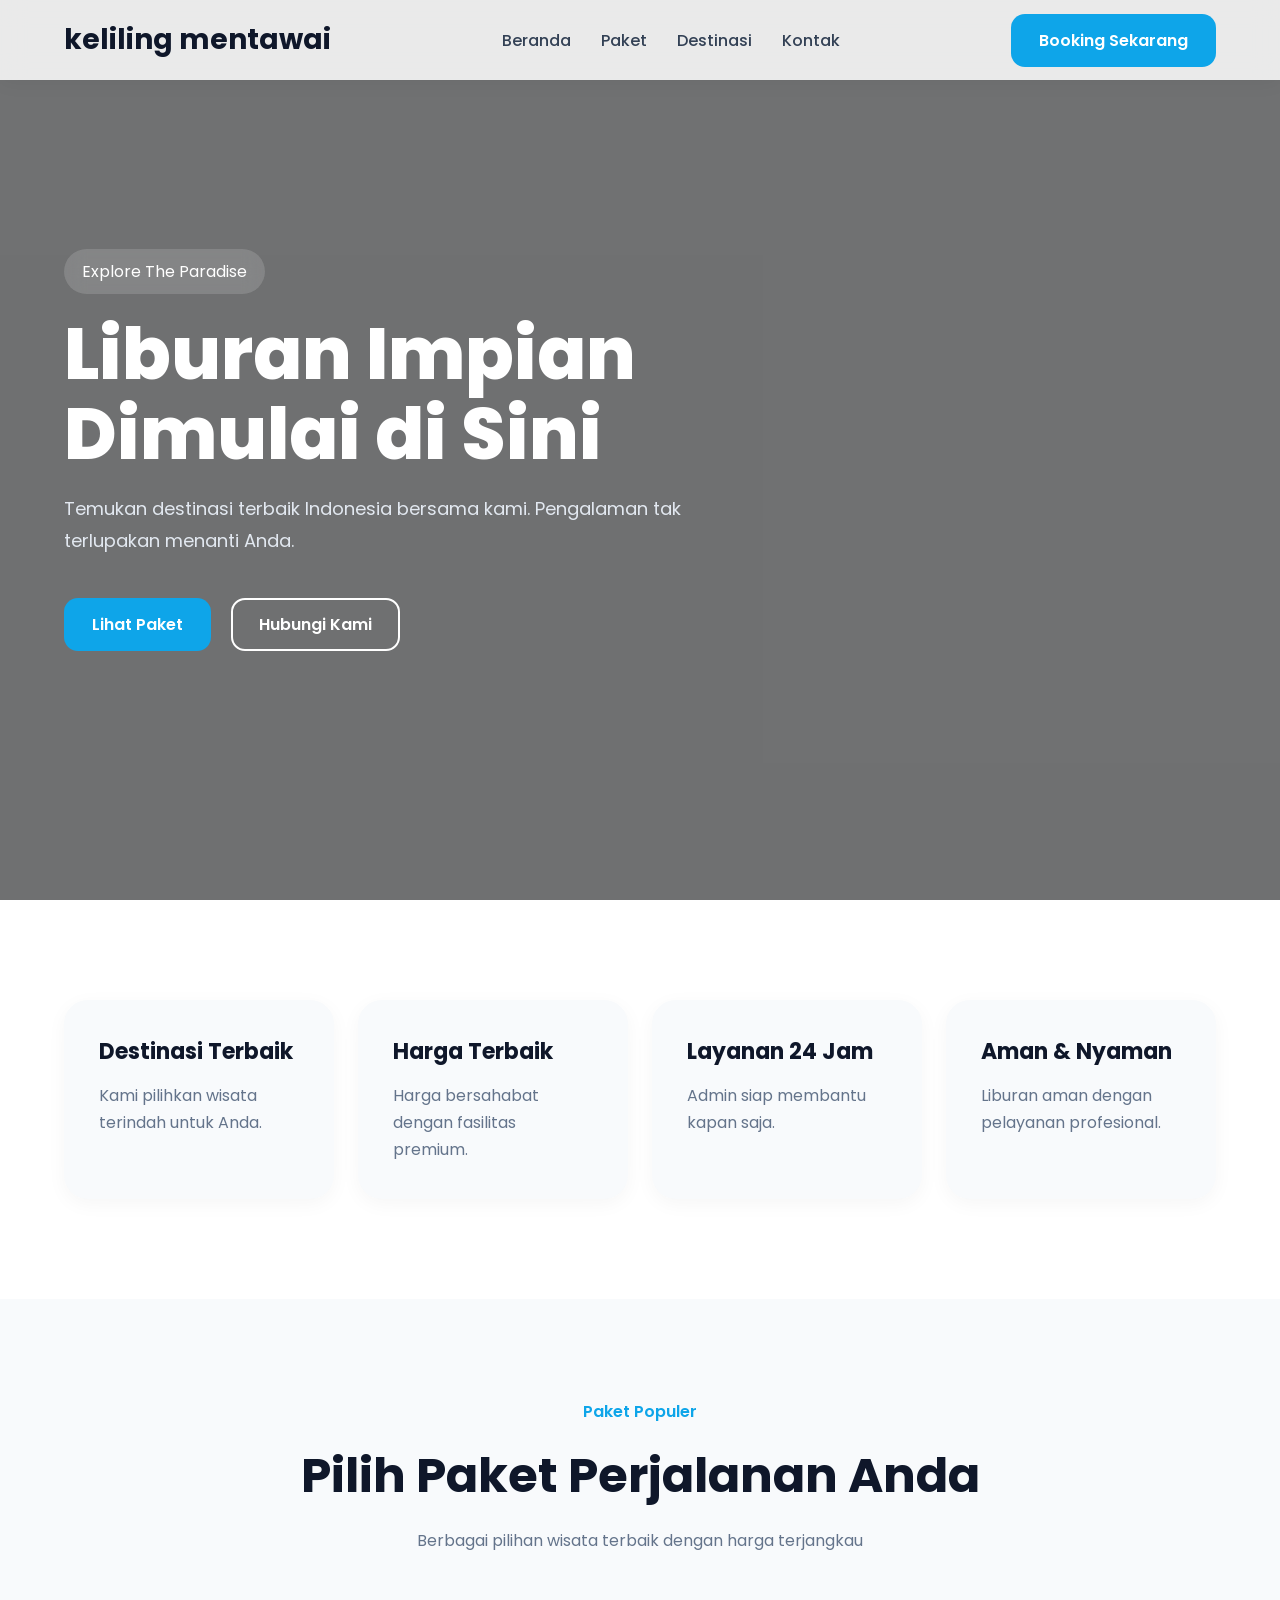
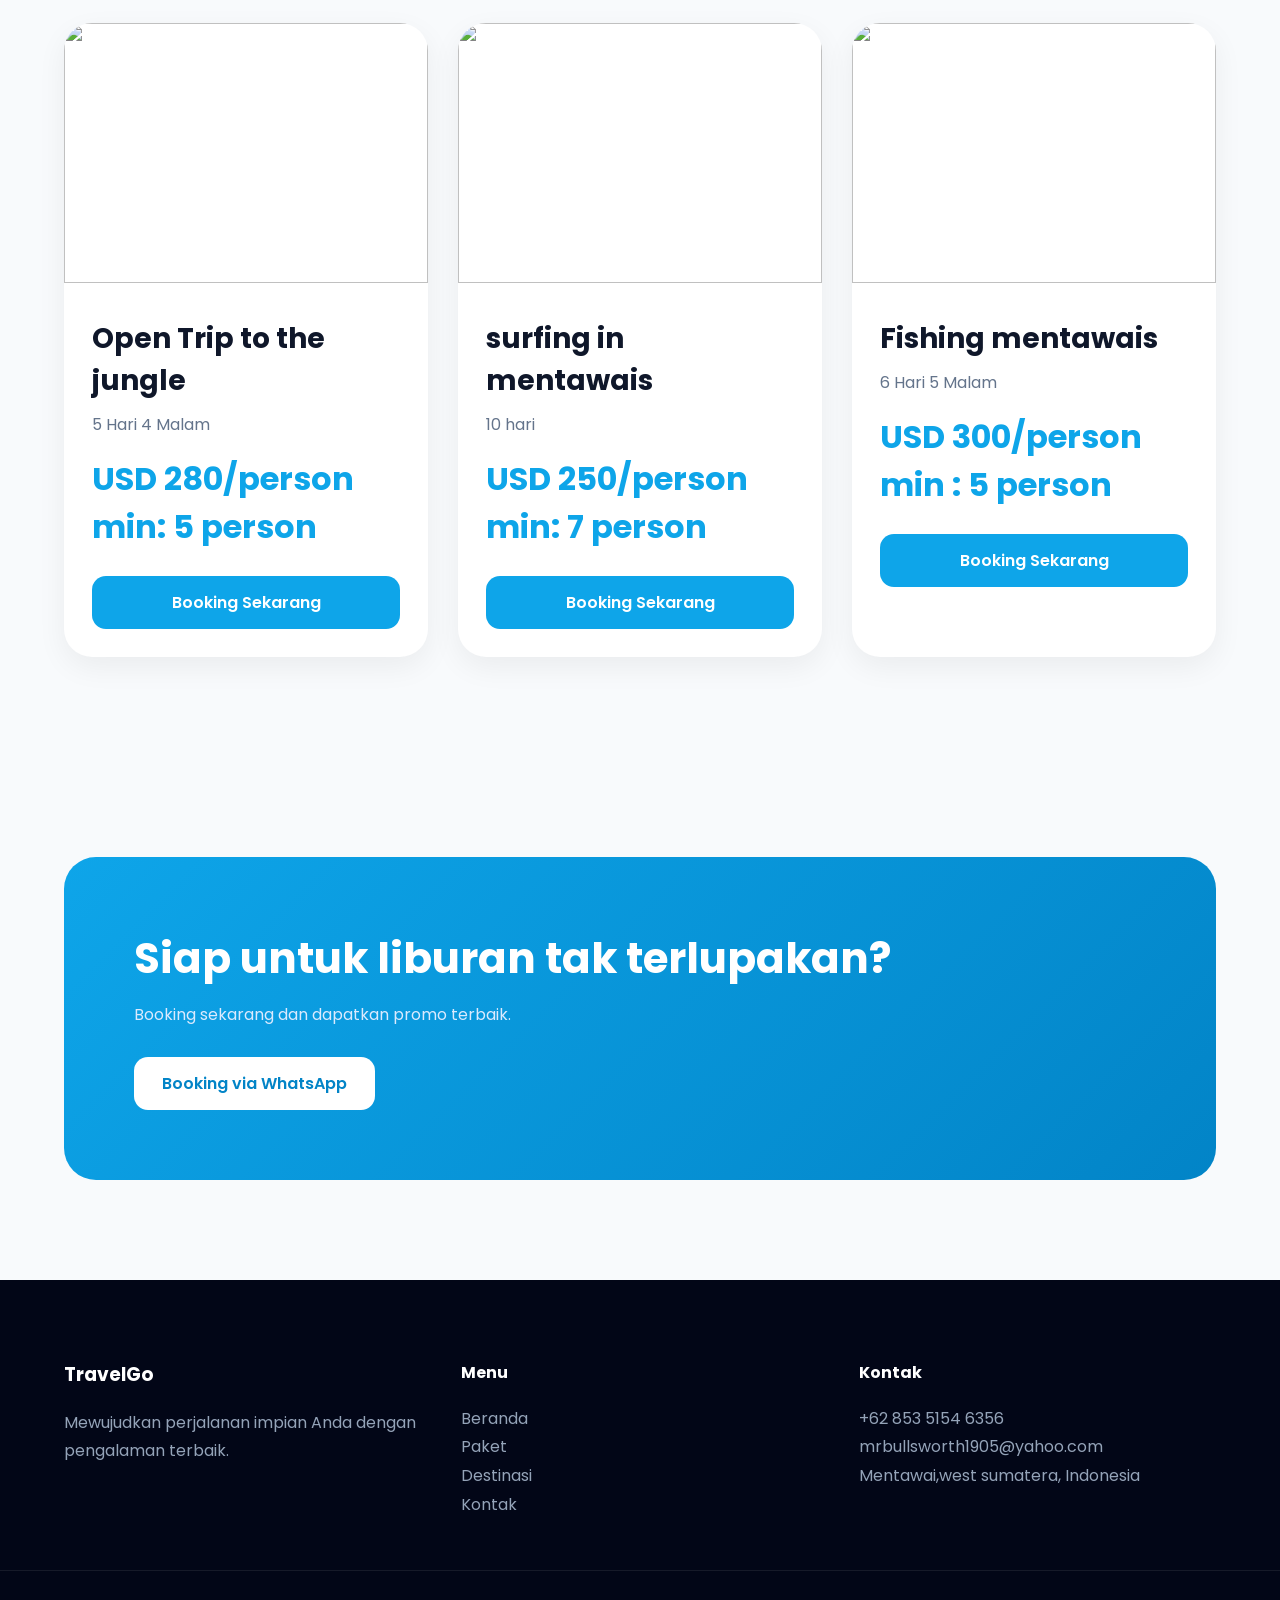
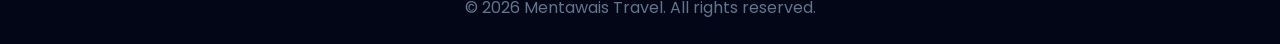
==== index.html @ 8229f5cc "Add files via upload" ====
<!DOCTYPE html>
<html lang="id">
<head>
  <meta charset="UTF-8">
  <meta name="viewport" content="width=device-width, initial-scale=1.0">

  <title>Mentawai travel Premium</title>
 <link href="https://fonts.googleapis.com/css2?family=Poppins:wght@300;400;500;600;700;800&display=swap" rel="stylesheet">
  <link rel="stylesheet" href="style.css">
</head>

<body>

  <!-- HEADER -->
  <header>
    <div class="container navbar">

      <div class="logo">
        keliling mentawai
      </div>

      <nav>
        <a href="#home">Beranda</a>
        <a href="#paket">Paket</a>
        <a href="#destinasi">Destinasi</a>
        <a href="#kontak">Kontak</a>
      </nav>

      <a href="https://wa.me/6281234567890" target="_blank" class="btn">
        Booking Sekarang
      </a>

    </div>
  </header>

  <!-- HERO -->
  <section class="hero" id="home">

    <div class="overlay"></div>

    <div class="container hero-content">

      <span class="subtitle">
        Explore The Paradise
      </span>

      <h1>
        Liburan Impian <br>
        Dimulai di Sini
      </h1>

      <p>
        Temukan destinasi terbaik Indonesia bersama kami.
        Pengalaman tak terlupakan menanti Anda.
      </p>

      <div class="hero-buttons">

        <a href="#paket" class="btn">
          Lihat Paket
        </a>

        <a href="https://wa.me/+6285351546356" target="_blank" class="btn-outline">
          Hubungi Kami
        </a>

      </div>

    </div>

  </section>

  <!-- FITUR -->
  <section class="features">

    <div class="container feature-grid">

      <div class="feature-box">
        <h3>Destinasi Terbaik</h3>
        <p>Kami pilihkan wisata terindah untuk Anda.</p>
      </div>

      <div class="feature-box">
        <h3>Harga Terbaik</h3>
        <p>Harga bersahabat dengan fasilitas premium.</p>
      </div>

      <div class="feature-box">
        <h3>Layanan 24 Jam</h3>
        <p>Admin siap membantu kapan saja.</p>
      </div>

      <div class="feature-box">
        <h3>Aman & Nyaman</h3>
        <p>Liburan aman dengan pelayanan profesional.</p>
      </div>

    </div>

  </section>

  <!-- PAKET -->
  <section class="packages" id="paket">

    <div class="container">

      <div class="section-title">
        <span>Paket Populer</span>

        <h2>
          Pilih Paket Perjalanan Anda
        </h2>

        <p>
          Berbagai pilihan wisata terbaik dengan harga terjangkau
        </p>
      </div>

      <div class="package-grid">

        <!-- CARD -->
        <div class="package-card">

          <img src="https://images.unsplash.com/photo-1507525428034-b723cf961d3e?q=80&w=1200&auto=format&fit=crop">

          <div class="package-content">

            <h3>Open Trip to the jungle</h3>

            <p>5 Hari 4 Malam</p>

            <div class="price">
              USD 280/person
              min: 5 person
            </div>

            <a href="https://wa.me/6281234567890" target="_blank" class="btn full-btn">
              Booking Sekarang
            </a>

          </div>

        </div>

        <!-- CARD -->
        <div class="package-card">

          <img src="https://images.unsplash.com/photo-1518548419970-58e3b4079ab2?q=80&w=1200&auto=format&fit=crop">

          <div class="package-content">

            <h3>surfing in mentawais</h3>

            <p>10 hari</p>

            <div class="price">
              USD 250/person
              min: 7 person
            </div>

            <a href="https://wa.me/6281234567890" target="_blank" class="btn full-btn">
              Booking Sekarang
            </a>

          </div>

        </div>

        <!-- CARD -->
        <div class="package-card">

          <img src="https://images.unsplash.com/photo-1506744038136-46273834b3fb?q=80&w=1200&auto=format&fit=crop">

          <div class="package-content">

            <h3>Fishing mentawais</h3>

            <p>6 Hari 5 Malam</p>

            <div class="price">
              USD 300/person
              min : 5 person
            </div>

            <a href="https://wa.me/6281234567890" target="_blank" class="btn full-btn">
              Booking Sekarang
            </a>

          </div>

        </div>

      </div>

    </div>

  </section>

  <!-- CTA -->
  <section class="cta" id="kontak">

    <div class="container cta-box">

      <div>
        <h2>
          Siap untuk liburan tak terlupakan?
        </h2>

        <p>
          Booking sekarang dan dapatkan promo terbaik.
        </p>
      </div>

      <a href="https://wa.me/6285351546356" target="_blank" class="btn white-btn">
        Booking via WhatsApp
      </a>

    </div>

  </section>

  <!-- FOOTER -->
  <footer>

    <div class="container footer-grid">

      <div>
        <h3>TravelGo</h3>

        <p>
          Mewujudkan perjalanan impian Anda
          dengan pengalaman terbaik.
        </p>
      </div>

      <div>
        <h4>Menu</h4>

        <ul>
          <li>Beranda</li>
          <li>Paket</li>
          <li>Destinasi</li>
          <li>Kontak</li>
        </ul>
      </div>

      <div>
        <h4>Kontak</h4>

        <ul>
          <li>+62 853 5154 6356</li>
          <li>mrbullsworth1905@yahoo.com</li>
          <li>Mentawai,west sumatera, Indonesia</li>
        </ul>
      </div>

    </div>

    <div class="copyright">
      © 2026 Mentawais Travel. All rights reserved.
    </div>

  </footer>

</body>
</html>
---- style.css ----
*{
  margin:0;
  padding:0;
  box-sizing:border-box;
  font-family:'Poppins',sans-serif;
  scroll-behavior:smooth;
}

body{
  background:#f8fafc;
  color:#0f172a;
}

/* CONTAINER */
.container{
  width:90%;
  max-width:1200px;
  margin:auto;
}

/* HEADER */
header{
  position:fixed;
  top:0;
  left:0;
  width:100%;
  z-index:1000;
  background:rgba(255,255,255,0.85);
  backdrop-filter:blur(12px);
  box-shadow:0 2px 20px rgba(0,0,0,0.05);
}

.navbar{
  height:80px;
  display:flex;
  justify-content:space-between;
  align-items:center;
}

.logo{
  font-size:28px;
  font-weight:700;
  color:#0f172a;
}

nav{
  display:flex;
  gap:30px;
}

nav a{
  text-decoration:none;
  color:#334155;
  font-weight:500;
  transition:0.3s;
}

nav a:hover{
  color:#0ea5e9;
}

/* BUTTON */
.btn{
  background:#0ea5e9;
  color:white;
  text-decoration:none;
  padding:14px 28px;
  border-radius:14px;
  font-weight:600;
  transition:0.3s;
  display:inline-block;
}

.btn:hover{
  background:#0284c7;
  transform:translateY(-2px);
}

.btn-outline{
  border:2px solid white;
  color:white;
  text-decoration:none;
  padding:12px 26px;
  border-radius:14px;
  transition:0.3s;
  font-weight:600;
}

.btn-outline:hover{
  background:white;
  color:#0f172a;
}

/* HERO */
.hero{
  height:100vh;
  background:url('https://images.unsplash.com/photo-1507525428034-b723cf961d3e?q=80&w=1600&auto=format&fit=crop') center/cover;
  position:relative;
  display:flex;
  align-items:center;
}

.overlay{
  position:absolute;
  inset:0;
  background:rgba(0,0,0,0.55);
}

.hero-content{
  position:relative;
  z-index:2;
  color:white;
}

.subtitle{
  display:inline-block;
  margin-bottom:20px;
  background:rgba(255,255,255,0.15);
  padding:10px 18px;
  border-radius:999px;
  backdrop-filter:blur(10px);
}

.hero-content h1{
  font-size:72px;
  line-height:1.1;
  margin-bottom:20px;
  font-weight:800;
}

.hero-content p{
  max-width:650px;
  line-height:1.8;
  font-size:18px;
  margin-bottom:40px;
  color:#e2e8f0;
}

.hero-buttons{
  display:flex;
  gap:20px;
  flex-wrap:wrap;
}

/* FEATURES */
.features{
  padding:100px 0;
  background:white;
}

.feature-grid{
  display:grid;
  grid-template-columns:repeat(auto-fit,minmax(220px,1fr));
  gap:24px;
}

.feature-box{
  background:#f8fafc;
  padding:35px;
  border-radius:24px;
  transition:0.3s;
  box-shadow:0 5px 20px rgba(0,0,0,0.04);
}

.feature-box:hover{
  transform:translateY(-5px);
}

.feature-box h3{
  margin-bottom:14px;
  font-size:22px;
}

.feature-box p{
  color:#64748b;
  line-height:1.7;
}

/* PACKAGES */
.packages{
  padding:100px 0;
}

.section-title{
  text-align:center;
  margin-bottom:70px;
}

.section-title span{
  color:#0ea5e9;
  font-weight:600;
}

.section-title h2{
  font-size:48px;
  margin:16px 0;
}

.section-title p{
  color:#64748b;
}

.package-grid{
  display:grid;
  grid-template-columns:repeat(auto-fit,minmax(320px,1fr));
  gap:30px;
}

.package-card{
  background:white;
  border-radius:28px;
  overflow:hidden;
  box-shadow:0 10px 30px rgba(0,0,0,0.06);
  transition:0.3s;
}

.package-card:hover{
  transform:translateY(-6px);
}

.package-card img{
  width:100%;
  height:260px;
  object-fit:cover;
}

.package-content{
  padding:28px;
}

.package-content h3{
  font-size:28px;
  margin-bottom:10px;
}

.package-content p{
  color:#64748b;
  margin-bottom:18px;
}

.price{
  font-size:32px;
  font-weight:700;
  color:#0ea5e9;
  margin-bottom:25px;
  line-height:1.5;
}

.full-btn{
  width:100%;
  text-align:center;
}

/* CTA */
.cta{
  padding:100px 0;
}

.cta-box{
  background:linear-gradient(135deg,#0ea5e9,#0284c7);
  padding:70px;
  border-radius:32px;
  display:flex;
  justify-content:space-between;
  align-items:center;
  gap:30px;
  color:white;
  flex-wrap:wrap;
}

.cta-box h2{
  font-size:42px;
  margin-bottom:12px;
}

.cta-box p{
  color:#dbeafe;
}

.white-btn{
  background:white;
  color:#0284c7;
}

.white-btn:hover{
  background:#e0f2fe;
}

/* FOOTER */
footer{
  background:#020617;
  color:#cbd5e1;
  padding-top:80px;
}

.footer-grid{
  display:grid;
  grid-template-columns:repeat(auto-fit,minmax(220px,1fr));
  gap:40px;
  padding-bottom:50px;
}

.footer-grid h3,
.footer-grid h4{
  color:white;
  margin-bottom:20px;
}

.footer-grid p,
.footer-grid li{
  color:#94a3b8;
  line-height:1.8;
  list-style:none;
}

.copyright{
  border-top:1px solid rgba(255,255,255,0.08);
  text-align:center;
  padding:24px;
  color:#64748b;
}

/* RESPONSIVE */
@media(max-width:900px){

  nav{
    display:none;
  }

  .hero-content h1{
    font-size:52px;
  }

  .cta-box{
    padding:40px;
  }

}

@media(max-width:600px){

  .hero-content h1{
    font-size:42px;
  }

  .hero-content p{
    font-size:16px;
  }

  .section-title h2{
    font-size:34px;
  }

  .cta-box h2{
    font-size:32px;
  }

}
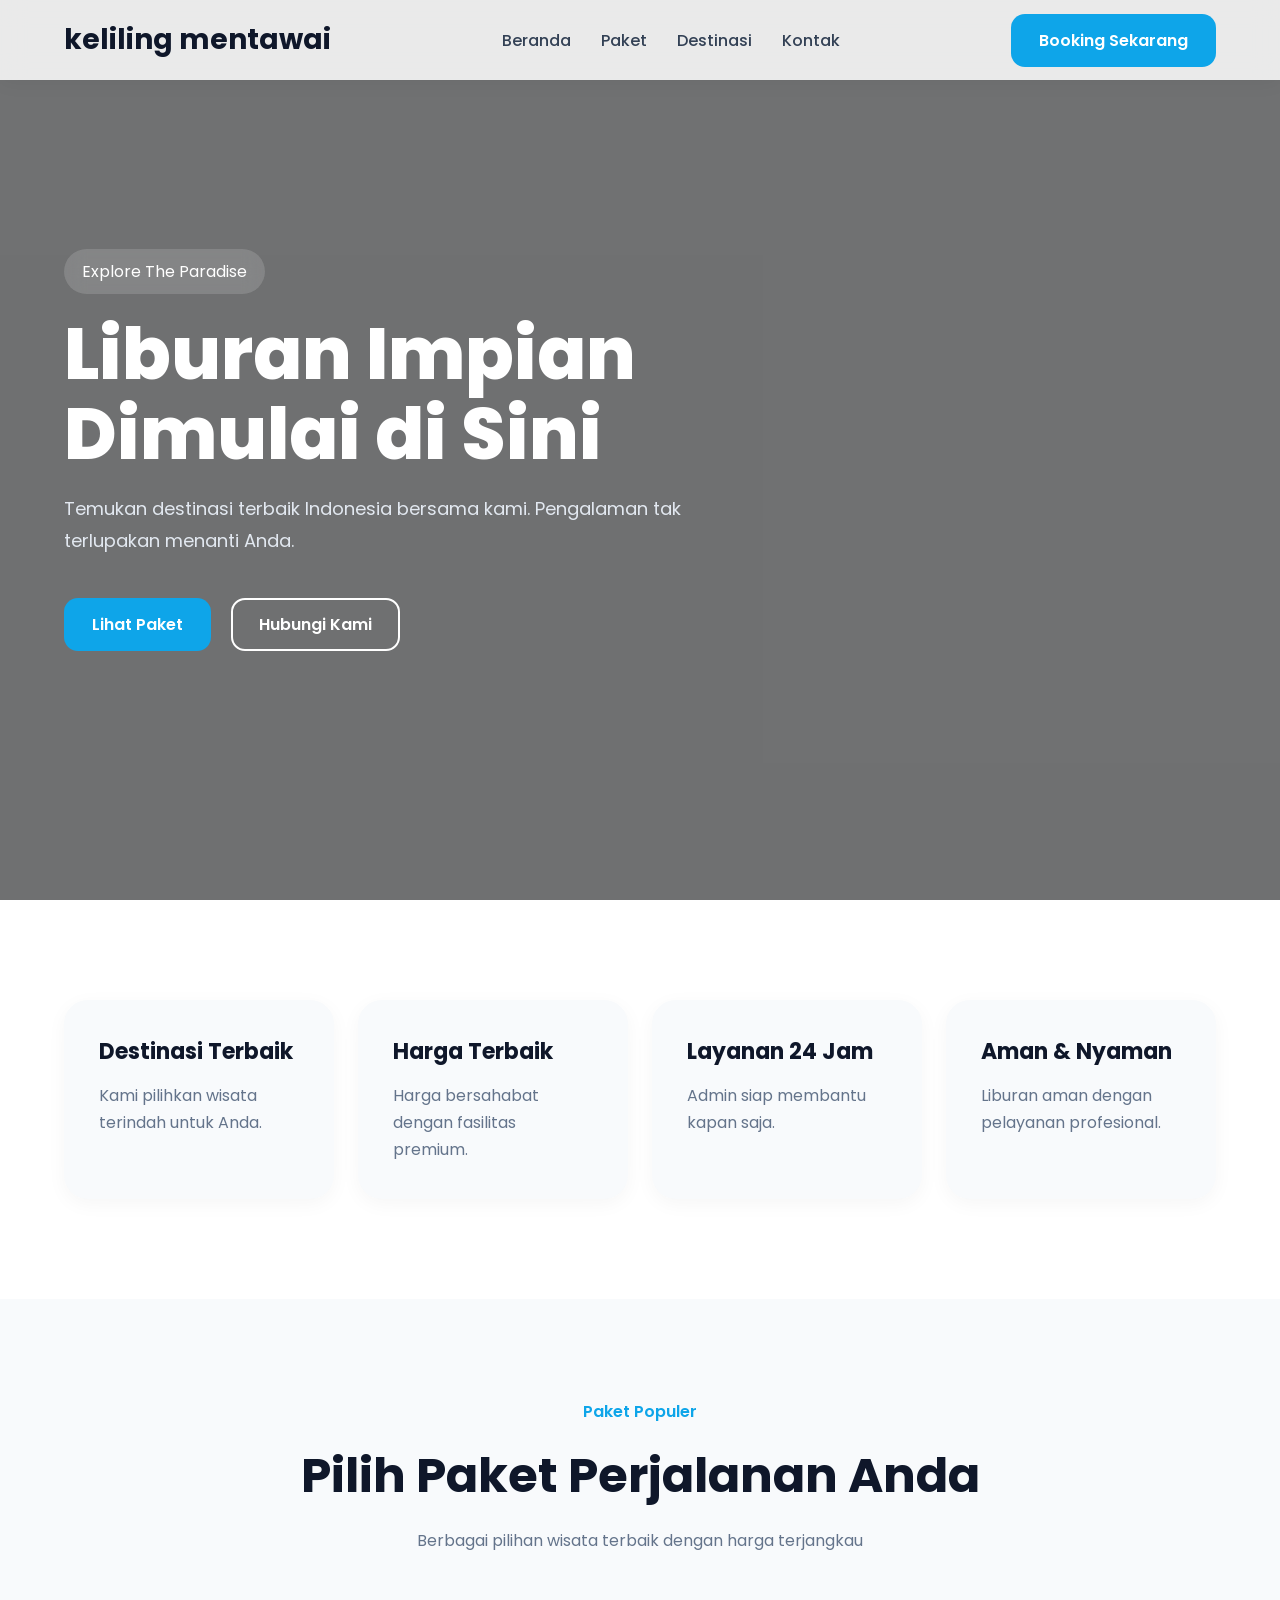
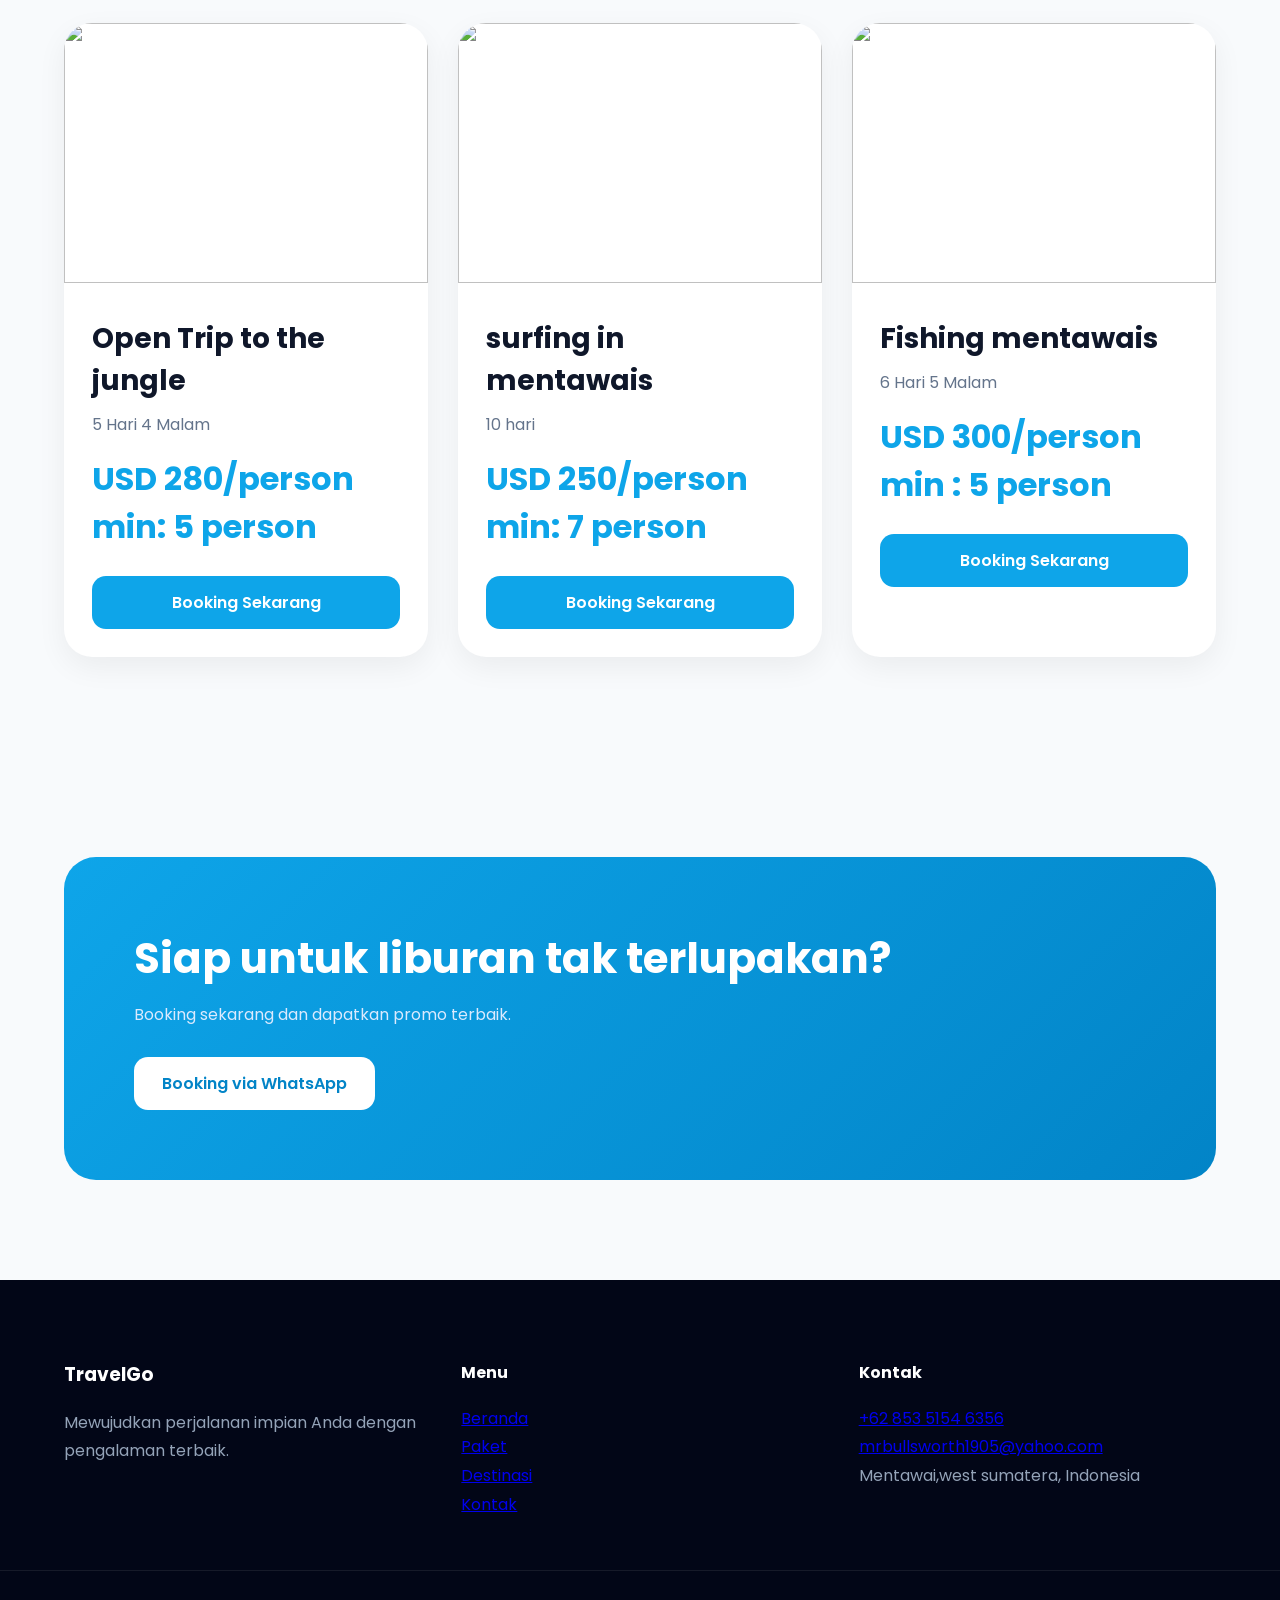
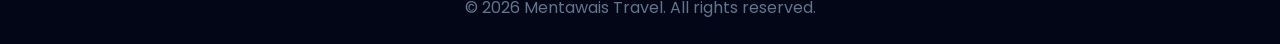
==== commit 0a43b425: "Fix: Add active links to footer menu and contact information" ====
--- a/index.html
+++ b/index.html
@@ -1,266 +1,266 @@
-<!DOCTYPE html>
-<html lang="id">
-<head>
-  <meta charset="UTF-8">
-  <meta name="viewport" content="width=device-width, initial-scale=1.0">
-
-  <title>Mentawai travel Premium</title>
- <link href="https://fonts.googleapis.com/css2?family=Poppins:wght@300;400;500;600;700;800&display=swap" rel="stylesheet">
-  <link rel="stylesheet" href="style.css">
-</head>
-
-<body>
-
-  <!-- HEADER -->
-  <header>
-    <div class="container navbar">
-
-      <div class="logo">
-        keliling mentawai
-      </div>
-
-      <nav>
-        <a href="#home">Beranda</a>
-        <a href="#paket">Paket</a>
-        <a href="#destinasi">Destinasi</a>
-        <a href="#kontak">Kontak</a>
-      </nav>
-
-      <a href="https://wa.me/6281234567890" target="_blank" class="btn">
-        Booking Sekarang
-      </a>
-
-    </div>
-  </header>
-
-  <!-- HERO -->
-  <section class="hero" id="home">
-
-    <div class="overlay"></div>
-
-    <div class="container hero-content">
-
-      <span class="subtitle">
-        Explore The Paradise
-      </span>
-
-      <h1>
-        Liburan Impian <br>
-        Dimulai di Sini
-      </h1>
-
-      <p>
-        Temukan destinasi terbaik Indonesia bersama kami.
-        Pengalaman tak terlupakan menanti Anda.
-      </p>
-
-      <div class="hero-buttons">
-
-        <a href="#paket" class="btn">
-          Lihat Paket
-        </a>
-
-        <a href="https://wa.me/+6285351546356" target="_blank" class="btn-outline">
-          Hubungi Kami
-        </a>
-
-      </div>
-
-    </div>
-
-  </section>
-
-  <!-- FITUR -->
-  <section class="features">
-
-    <div class="container feature-grid">
-
-      <div class="feature-box">
-        <h3>Destinasi Terbaik</h3>
-        <p>Kami pilihkan wisata terindah untuk Anda.</p>
-      </div>
-
-      <div class="feature-box">
-        <h3>Harga Terbaik</h3>
-        <p>Harga bersahabat dengan fasilitas premium.</p>
-      </div>
-
-      <div class="feature-box">
-        <h3>Layanan 24 Jam</h3>
-        <p>Admin siap membantu kapan saja.</p>
-      </div>
-
-      <div class="feature-box">
-        <h3>Aman & Nyaman</h3>
-        <p>Liburan aman dengan pelayanan profesional.</p>
-      </div>
-
-    </div>
-
-  </section>
-
-  <!-- PAKET -->
-  <section class="packages" id="paket">
-
-    <div class="container">
-
-      <div class="section-title">
-        <span>Paket Populer</span>
-
-        <h2>
-          Pilih Paket Perjalanan Anda
-        </h2>
-
-        <p>
-          Berbagai pilihan wisata terbaik dengan harga terjangkau
-        </p>
-      </div>
-
-      <div class="package-grid">
-
-        <!-- CARD -->
-        <div class="package-card">
-
-          <img src="https://images.unsplash.com/photo-1507525428034-b723cf961d3e?q=80&w=1200&auto=format&fit=crop">
-
-          <div class="package-content">
-
-            <h3>Open Trip to the jungle</h3>
-
-            <p>5 Hari 4 Malam</p>
-
-            <div class="price">
-              USD 280/person
-              min: 5 person
-            </div>
-
-            <a href="https://wa.me/6281234567890" target="_blank" class="btn full-btn">
-              Booking Sekarang
-            </a>
-
-          </div>
-
-        </div>
-
-        <!-- CARD -->
-        <div class="package-card">
-
-          <img src="https://images.unsplash.com/photo-1518548419970-58e3b4079ab2?q=80&w=1200&auto=format&fit=crop">
-
-          <div class="package-content">
-
-            <h3>surfing in mentawais</h3>
-
-            <p>10 hari</p>
-
-            <div class="price">
-              USD 250/person
-              min: 7 person
-            </div>
-
-            <a href="https://wa.me/6281234567890" target="_blank" class="btn full-btn">
-              Booking Sekarang
-            </a>
-
-          </div>
-
-        </div>
-
-        <!-- CARD -->
-        <div class="package-card">
-
-          <img src="https://images.unsplash.com/photo-1506744038136-46273834b3fb?q=80&w=1200&auto=format&fit=crop">
-
-          <div class="package-content">
-
-            <h3>Fishing mentawais</h3>
-
-            <p>6 Hari 5 Malam</p>
-
-            <div class="price">
-              USD 300/person
-              min : 5 person
-            </div>
-
-            <a href="https://wa.me/6281234567890" target="_blank" class="btn full-btn">
-              Booking Sekarang
-            </a>
-
-          </div>
-
-        </div>
-
-      </div>
-
-    </div>
-
-  </section>
-
-  <!-- CTA -->
-  <section class="cta" id="kontak">
-
-    <div class="container cta-box">
-
-      <div>
-        <h2>
-          Siap untuk liburan tak terlupakan?
-        </h2>
-
-        <p>
-          Booking sekarang dan dapatkan promo terbaik.
-        </p>
-      </div>
-
-      <a href="https://wa.me/6285351546356" target="_blank" class="btn white-btn">
-        Booking via WhatsApp
-      </a>
-
-    </div>
-
-  </section>
-
-  <!-- FOOTER -->
-  <footer>
-
-    <div class="container footer-grid">
-
-      <div>
-        <h3>TravelGo</h3>
-
-        <p>
-          Mewujudkan perjalanan impian Anda
-          dengan pengalaman terbaik.
-        </p>
-      </div>
-
-      <div>
-        <h4>Menu</h4>
-
-        <ul>
-          <li>Beranda</li>
-          <li>Paket</li>
-          <li>Destinasi</li>
-          <li>Kontak</li>
-        </ul>
-      </div>
-
-      <div>
-        <h4>Kontak</h4>
-
-        <ul>
-          <li>+62 853 5154 6356</li>
-          <li>mrbullsworth1905@yahoo.com</li>
-          <li>Mentawai,west sumatera, Indonesia</li>
-        </ul>
-      </div>
-
-    </div>
-
-    <div class="copyright">
-      © 2026 Mentawais Travel. All rights reserved.
-    </div>
-
-  </footer>
-
-</body>
-</html>+<!DOCTYPE html>
+<html lang="id">
+<head>
+  <meta charset="UTF-8">
+  <meta name="viewport" content="width=device-width, initial-scale=1.0">
+
+  <title>Mentawai travel Premium</title>
+ <link href="https://fonts.googleapis.com/css2?family=Poppins:wght@300;400;500;600;700;800&display=swap" rel="stylesheet">
+  <link rel="stylesheet" href="style.css">
+</head>
+
+<body>
+
+  <!-- HEADER -->
+  <header>
+    <div class="container navbar">
+
+      <div class="logo">
+        keliling mentawai
+      </div>
+
+      <nav>
+        <a href="#home">Beranda</a>
+        <a href="#paket">Paket</a>
+        <a href="#destinasi">Destinasi</a>
+        <a href="#kontak">Kontak</a>
+      </nav>
+
+      <a href="https://wa.me/6281234567890" target="_blank" class="btn">
+        Booking Sekarang
+      </a>
+
+    </div>
+  </header>
+
+  <!-- HERO -->
+  <section class="hero" id="home">
+
+    <div class="overlay"></div>
+
+    <div class="container hero-content">
+
+      <span class="subtitle">
+        Explore The Paradise
+      </span>
+
+      <h1>
+        Liburan Impian <br>
+        Dimulai di Sini
+      </h1>
+
+      <p>
+        Temukan destinasi terbaik Indonesia bersama kami.
+        Pengalaman tak terlupakan menanti Anda.
+      </p>
+
+      <div class="hero-buttons">
+
+        <a href="#paket" class="btn">
+          Lihat Paket
+        </a>
+
+        <a href="https://wa.me/+6285351546356" target="_blank" class="btn-outline">
+          Hubungi Kami
+        </a>
+
+      </div>
+
+    </div>
+
+  </section>
+
+  <!-- FITUR -->
+  <section class="features">
+
+    <div class="container feature-grid">
+
+      <div class="feature-box">
+        <h3>Destinasi Terbaik</h3>
+        <p>Kami pilihkan wisata terindah untuk Anda.</p>
+      </div>
+
+      <div class="feature-box">
+        <h3>Harga Terbaik</h3>
+        <p>Harga bersahabat dengan fasilitas premium.</p>
+      </div>
+
+      <div class="feature-box">
+        <h3>Layanan 24 Jam</h3>
+        <p>Admin siap membantu kapan saja.</p>
+      </div>
+
+      <div class="feature-box">
+        <h3>Aman & Nyaman</h3>
+        <p>Liburan aman dengan pelayanan profesional.</p>
+      </div>
+
+    </div>
+
+  </section>
+
+  <!-- PAKET -->
+  <section class="packages" id="paket">
+
+    <div class="container">
+
+      <div class="section-title">
+        <span>Paket Populer</span>
+
+        <h2>
+          Pilih Paket Perjalanan Anda
+        </h2>
+
+        <p>
+          Berbagai pilihan wisata terbaik dengan harga terjangkau
+        </p>
+      </div>
+
+      <div class="package-grid">
+
+        <!-- CARD -->
+        <div class="package-card">
+
+          <img src="https://images.unsplash.com/photo-1507525428034-b723cf961d3e?q=80&w=1200&auto=format&fit=crop">
+
+          <div class="package-content">
+
+            <h3>Open Trip to the jungle</h3>
+
+            <p>5 Hari 4 Malam</p>
+
+            <div class="price">
+              USD 280/person
+              min: 5 person
+            </div>
+
+            <a href="https://wa.me/6281234567890" target="_blank" class="btn full-btn">
+              Booking Sekarang
+            </a>
+
+          </div>
+
+        </div>
+
+        <!-- CARD -->
+        <div class="package-card">
+
+          <img src="https://images.unsplash.com/photo-1518548419970-58e3b4079ab2?q=80&w=1200&auto=format&fit=crop">
+
+          <div class="package-content">
+
+            <h3>surfing in mentawais</h3>
+
+            <p>10 hari</p>
+
+            <div class="price">
+              USD 250/person
+              min: 7 person
+            </div>
+
+            <a href="https://wa.me/6281234567890" target="_blank" class="btn full-btn">
+              Booking Sekarang
+            </a>
+
+          </div>
+
+        </div>
+
+        <!-- CARD -->
+        <div class="package-card">
+
+          <img src="https://images.unsplash.com/photo-1506744038136-46273834b3fb?q=80&w=1200&auto=format&fit=crop">
+
+          <div class="package-content">
+
+            <h3>Fishing mentawais</h3>
+
+            <p>6 Hari 5 Malam</p>
+
+            <div class="price">
+              USD 300/person
+              min : 5 person
+            </div>
+
+            <a href="https://wa.me/6281234567890" target="_blank" class="btn full-btn">
+              Booking Sekarang
+            </a>
+
+          </div>
+
+        </div>
+
+      </div>
+
+    </div>
+
+  </section>
+
+  <!-- CTA -->
+  <section class="cta" id="kontak">
+
+    <div class="container cta-box">
+
+      <div>
+        <h2>
+          Siap untuk liburan tak terlupakan?
+        </h2>
+
+        <p>
+          Booking sekarang dan dapatkan promo terbaik.
+        </p>
+      </div>
+
+      <a href="https://wa.me/6285351546356" target="_blank" class="btn white-btn">
+        Booking via WhatsApp
+      </a>
+
+    </div>
+
+  </section>
+
+  <!-- FOOTER -->
+  <footer>
+
+    <div class="container footer-grid">
+
+      <div>
+        <h3>TravelGo</h3>
+
+        <p>
+          Mewujudkan perjalanan impian Anda
+          dengan pengalaman terbaik.
+        </p>
+      </div>
+
+      <div>
+        <h4>Menu</h4>
+
+        <ul>
+          <li><a href="#home">Beranda</a></li>
+          <li><a href="#paket">Paket</a></li>
+          <li><a href="#destinasi">Destinasi</a></li>
+          <li><a href="#kontak">Kontak</a></li>
+        </ul>
+      </div>
+
+      <div>
+        <h4>Kontak</h4>
+
+        <ul>
+          <li><a href="tel:+6285351546356">+62 853 5154 6356</a></li>
+          <li><a href="mailto:mrbullsworth1905@yahoo.com">mrbullsworth1905@yahoo.com</a></li>
+          <li>Mentawai,west sumatera, Indonesia</li>
+        </ul>
+      </div>
+
+    </div>
+
+    <div class="copyright">
+      © 2026 Mentawais Travel. All rights reserved.
+    </div>
+
+  </footer>
+
+</body>
+</html>
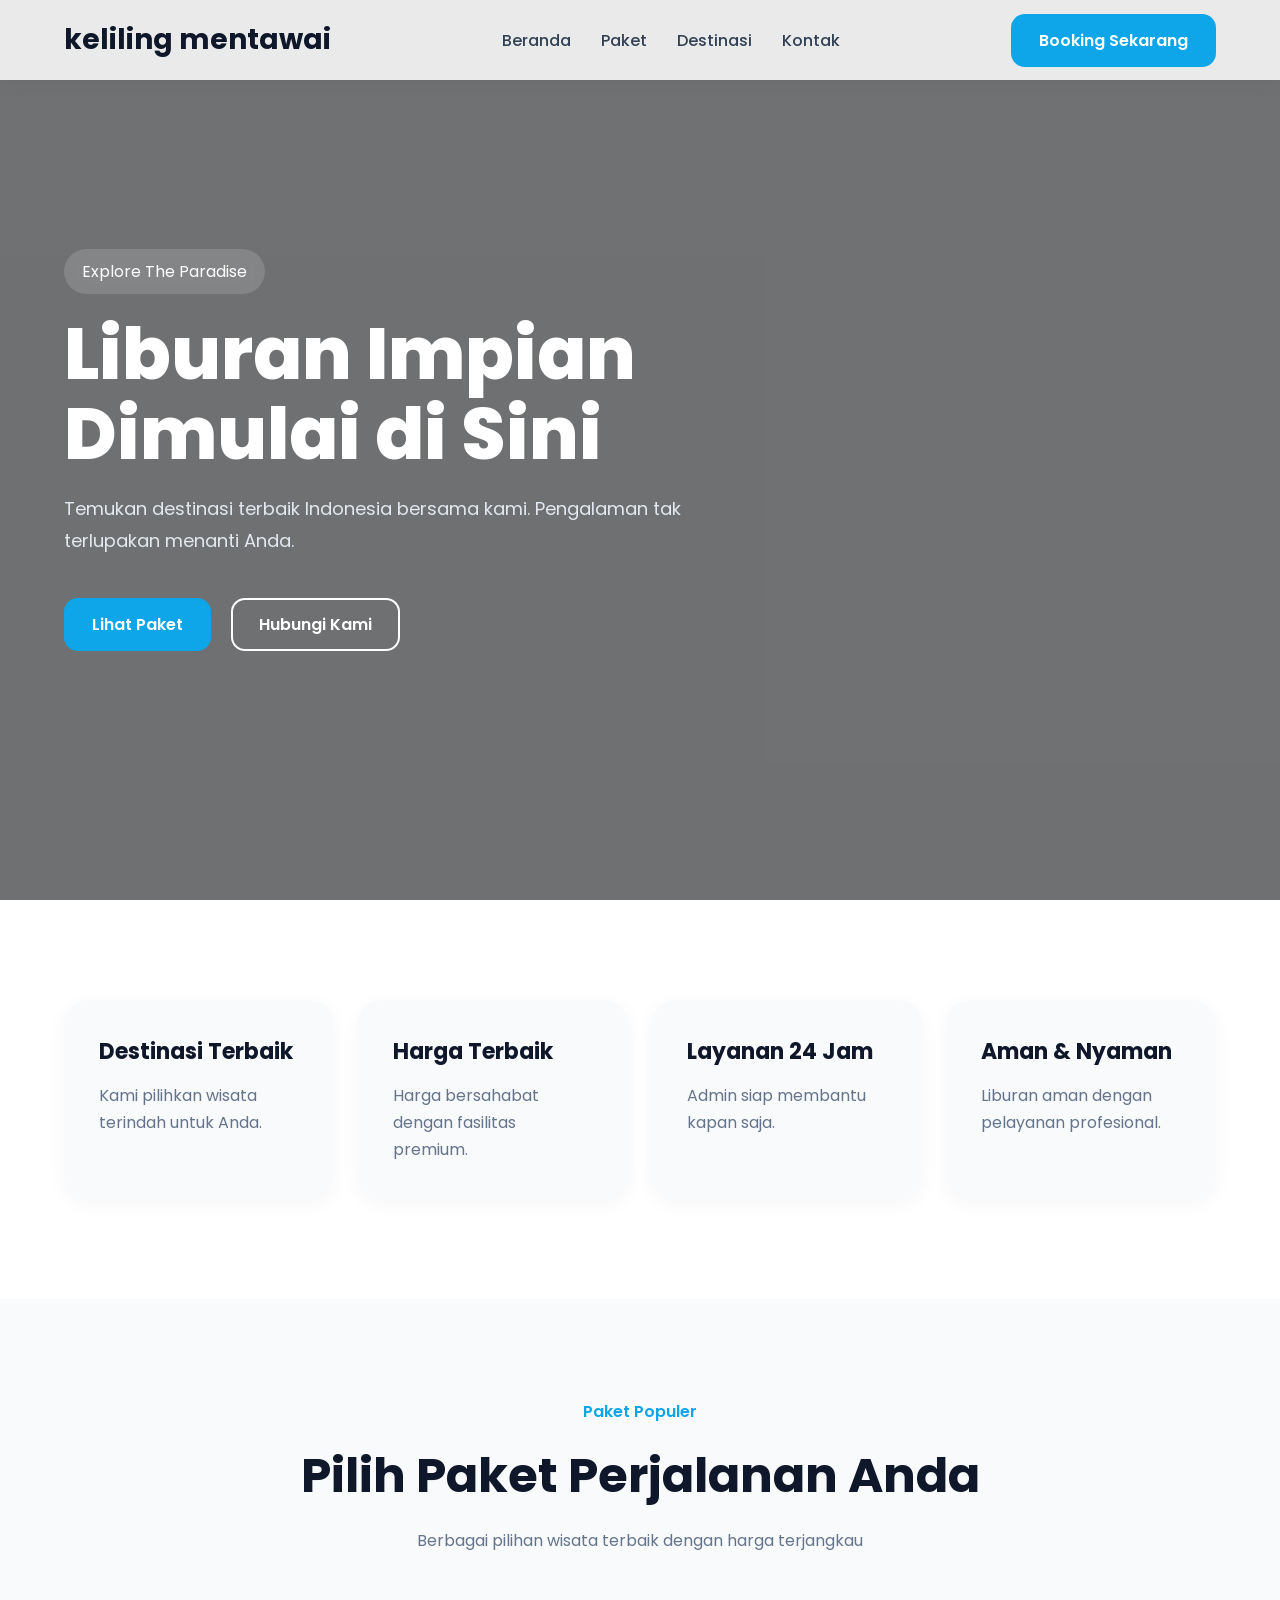
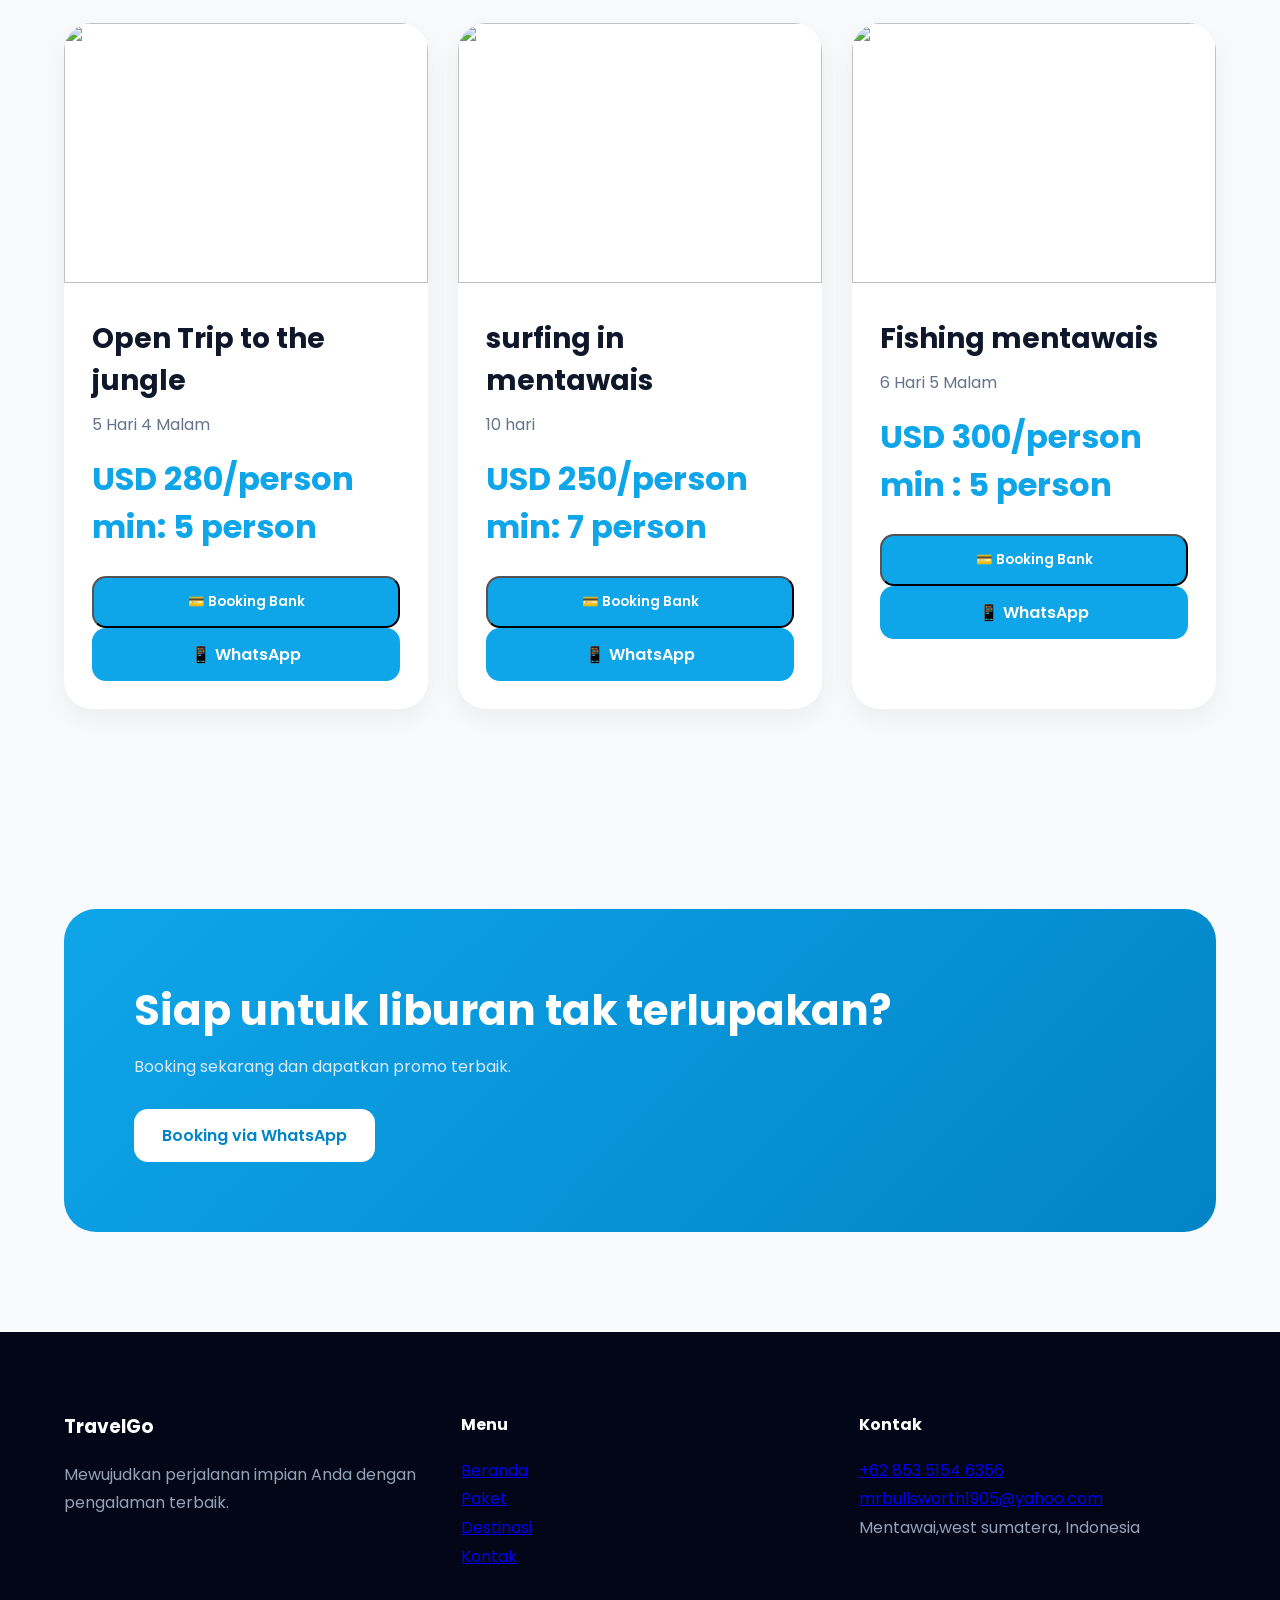
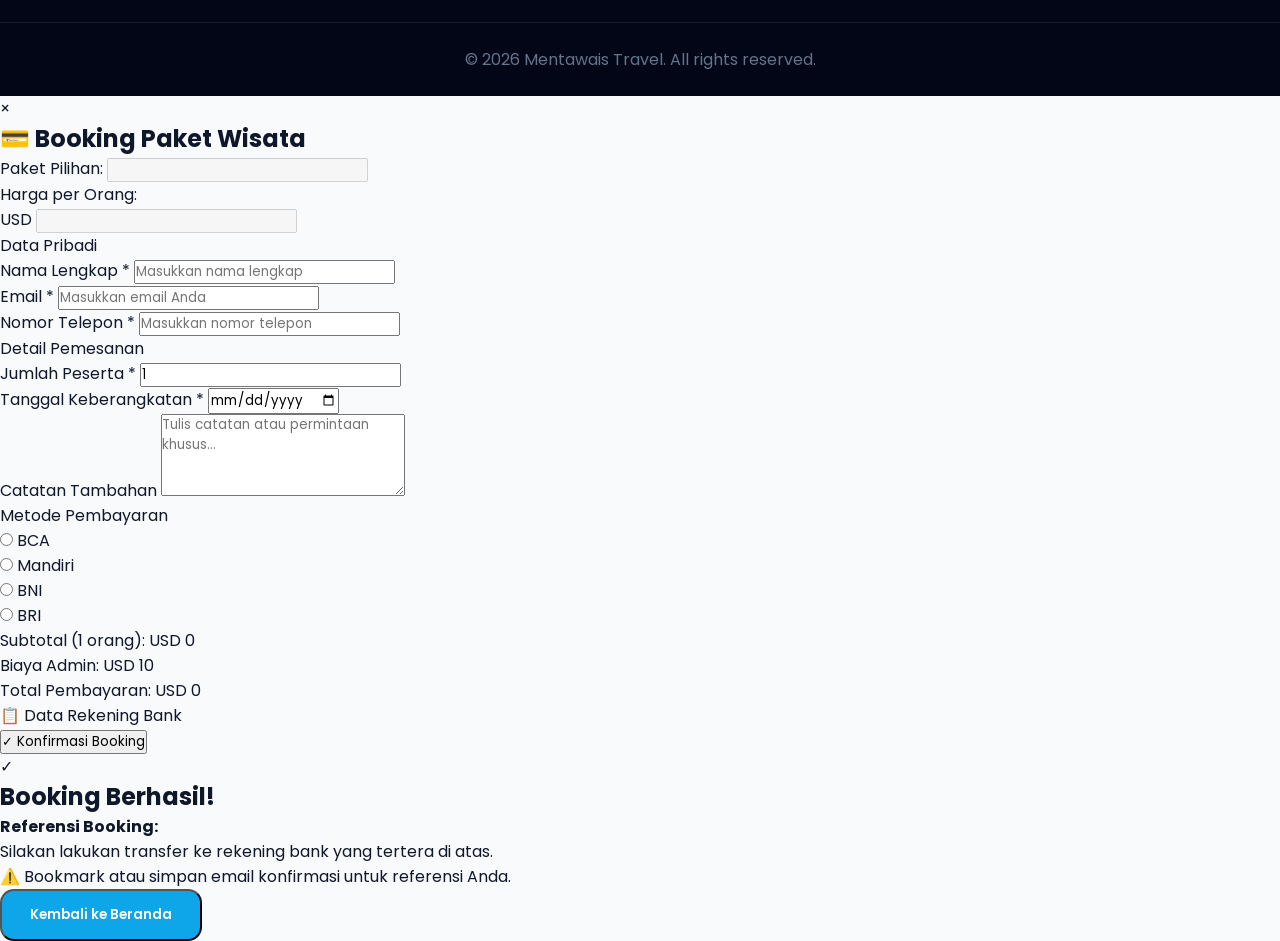
==== commit 9ffa2d28: "Update: Add bank booking system to travel packages" ====
--- a/index.html
+++ b/index.html
@@ -7,6 +7,7 @@
   <title>Mentawai travel Premium</title>
  <link href="https://fonts.googleapis.com/css2?family=Poppins:wght@300;400;500;600;700;800&display=swap" rel="stylesheet">
   <link rel="stylesheet" href="style.css">
+  <link rel="stylesheet" href="booking-modal.css">
 </head>
 
 <body>
@@ -134,9 +135,14 @@
               min: 5 person
             </div>
 
-            <a href="https://wa.me/6281234567890" target="_blank" class="btn full-btn">
-              Booking Sekarang
-            </a>
+            <div class="booking-options">
+              <button class="btn full-btn book-btn" data-package="Open Trip to the jungle" data-price="280">
+                💳 Booking Bank
+              </button>
+              <a href="https://wa.me/6281234567890" target="_blank" class="btn full-btn btn-whatsapp">
+                📱 WhatsApp
+              </a>
+            </div>
 
           </div>
 
@@ -158,9 +164,14 @@
               min: 7 person
             </div>
 
-            <a href="https://wa.me/6281234567890" target="_blank" class="btn full-btn">
-              Booking Sekarang
-            </a>
+            <div class="booking-options">
+              <button class="btn full-btn book-btn" data-package="surfing in mentawais" data-price="250">
+                💳 Booking Bank
+              </button>
+              <a href="https://wa.me/6281234567890" target="_blank" class="btn full-btn btn-whatsapp">
+                📱 WhatsApp
+              </a>
+            </div>
 
           </div>
 
@@ -182,9 +193,14 @@
               min : 5 person
             </div>
 
-            <a href="https://wa.me/6281234567890" target="_blank" class="btn full-btn">
-              Booking Sekarang
-            </a>
+            <div class="booking-options">
+              <button class="btn full-btn book-btn" data-package="Fishing mentawais" data-price="300">
+                💳 Booking Bank
+              </button>
+              <a href="https://wa.me/6281234567890" target="_blank" class="btn full-btn btn-whatsapp">
+                📱 WhatsApp
+              </a>
+            </div>
 
           </div>
 
@@ -262,5 +278,140 @@
 
   </footer>
 
+  <!-- BOOKING MODAL -->
+  <div id="bookingModal" class="booking-modal">
+    <div class="booking-modal-content">
+      <span class="close-modal">&times;</span>
+      
+      <div class="modal-header">
+        <h2>💳 Booking Paket Wisata</h2>
+        <p id="packageName" class="package-display"></p>
+      </div>
+
+      <form id="bookingForm" class="booking-form">
+        <div class="form-group">
+          <label>Paket Pilihan:</label>
+          <input type="text" id="selectedPackage" disabled class="form-input">
+        </div>
+
+        <div class="form-group">
+          <label>Harga per Orang:</label>
+          <div class="price-display">
+            <span>USD</span>
+            <input type="text" id="packagePrice" disabled class="form-input">
+          </div>
+        </div>
+
+        <div class="form-section-title">Data Pribadi</div>
+
+        <div class="form-group">
+          <label for="fullName">Nama Lengkap *</label>
+          <input type="text" id="fullName" class="form-input" placeholder="Masukkan nama lengkap" required>
+        </div>
+
+        <div class="form-group">
+          <label for="email">Email *</label>
+          <input type="email" id="email" class="form-input" placeholder="Masukkan email Anda" required>
+        </div>
+
+        <div class="form-group">
+          <label for="phone">Nomor Telepon *</label>
+          <input type="tel" id="phone" class="form-input" placeholder="Masukkan nomor telepon" required>
+        </div>
+
+        <div class="form-section-title">Detail Pemesanan</div>
+
+        <div class="form-group">
+          <label for="numberOfPeople">Jumlah Peserta *</label>
+          <input type="number" id="numberOfPeople" class="form-input" min="1" value="1" required>
+        </div>
+
+        <div class="form-group">
+          <label for="departureDate">Tanggal Keberangkatan *</label>
+          <input type="date" id="departureDate" class="form-input" required>
+        </div>
+
+        <div class="form-group">
+          <label for="notes">Catatan Tambahan</label>
+          <textarea id="notes" class="form-input" rows="4" placeholder="Tulis catatan atau permintaan khusus..."></textarea>
+        </div>
+
+        <div class="form-section-title">Metode Pembayaran</div>
+
+        <div class="bank-options">
+          <div class="bank-option">
+            <input type="radio" id="bca" name="bank" value="BCA" required>
+            <label for="bca" class="bank-label">
+              <span class="bank-name">BCA</span>
+            </label>
+          </div>
+
+          <div class="bank-option">
+            <input type="radio" id="mandiri" name="bank" value="Mandiri">
+            <label for="mandiri" class="bank-label">
+              <span class="bank-name">Mandiri</span>
+            </label>
+          </div>
+
+          <div class="bank-option">
+            <input type="radio" id="bni" name="bank" value="BNI">
+            <label for="bni" class="bank-label">
+              <span class="bank-name">BNI</span>
+            </label>
+          </div>
+
+          <div class="bank-option">
+            <input type="radio" id="bri" name="bank" value="BRI">
+            <label for="bri" class="bank-label">
+              <span class="bank-name">BRI</span>
+            </label>
+          </div>
+        </div>
+
+        <div class="booking-summary">
+          <div class="summary-row">
+            <span>Subtotal (<span id="summaryPeople">1</span> orang):</span>
+            <span>USD <span id="subtotal">0</span></span>
+          </div>
+          <div class="summary-row">
+            <span>Biaya Admin:</span>
+            <span>USD <span id="adminFee">10</span></span>
+          </div>
+          <div class="summary-row total">
+            <span>Total Pembayaran:</span>
+            <span>USD <span id="totalPrice">0</span></span>
+          </div>
+        </div>
+
+        <div id="bankInfo" class="bank-info hidden">
+          <div class="info-title">📋 Data Rekening Bank</div>
+          <div id="bankDetails" class="bank-details"></div>
+        </div>
+
+        <button type="submit" class="submit-btn">
+          ✓ Konfirmasi Booking
+        </button>
+      </form>
+    </div>
+  </div>
+
+  <!-- SUCCESS MODAL -->
+  <div id="successModal" class="booking-modal">
+    <div class="booking-modal-content success-modal">
+      <div class="success-content">
+        <div class="success-icon">✓</div>
+        <h2>Booking Berhasil!</h2>
+        <p id="successMessage"></p>
+        <div class="success-details">
+          <p><strong>Referensi Booking:</strong> <span id="bookingRef"></span></p>
+          <p>Silakan lakukan transfer ke rekening bank yang tertera di atas.</p>
+          <p class="warning">⚠️ Bookmark atau simpan email konfirmasi untuk referensi Anda.</p>
+        </div>
+        <button class="btn" onclick="location.reload()">Kembali ke Beranda</button>
+      </div>
+    </div>
+  </div>
+
+  <script src="booking-modal.js"></script>
 </body>
-</html>
+</html>
